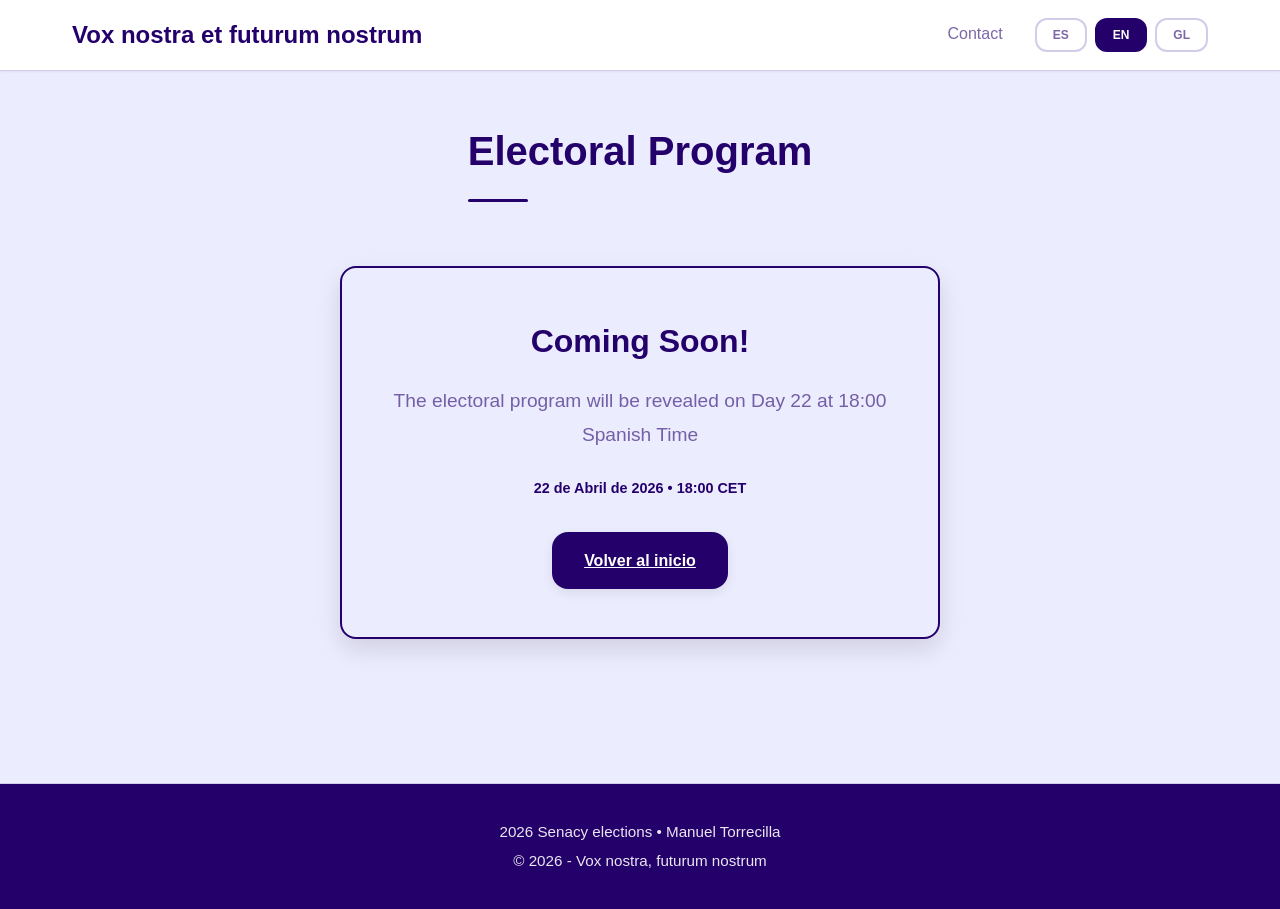
==== programa-electoral.html @ 62ba92eb "Version1.0" ====
<!DOCTYPE html>
<html lang="es">
<head>
  <meta charset="UTF-8" />
  <meta name="viewport" content="width=device-width, initial-scale=1.0" />
  <title>Programa Electoral - Claustro 2026</title>
  <link rel="stylesheet" href="styles.css" />
</head>
<body>
  <div id="app">
    <!-- Navigation & Language Selector -->
    <nav class="navbar">
      <div class="nav-container">
        <div class="nav-title">
          <a href="index.html" style="text-decoration: none; color: inherit;">
            <span data-i18n="nav.title">Tu voz cuenta</span>
          </a>
        </div>
        <div class="nav-right">
          <a href="index.html#contacto" class="nav-link" data-i18n="nav.contact">Contacto</a>
          <div class="language-selector">
            <button class="lang-btn active" data-lang="es">ES</button>
            <button class="lang-btn" data-lang="en">EN</button>
            <button class="lang-btn" data-lang="gl">GL</button>
          </div>
        </div>
      </div>
    </nav>

    <!-- Main Content -->
    <main class="content">
      <section class="section program-coming-soon">
        <div class="section-header">
          <h2 class="section-title" data-i18n="sections.program">Programa Electoral</h2>
          <div class="section-divider"></div>
        </div>
        <div class="coming-soon-container">
          <div class="coming-soon-box">
            <h3 class="coming-soon-title" data-i18n="program.coming_soon_title">¡Próximamente!</h3>
            <p class="coming-soon-text" data-i18n="program.coming_soon_text">El programa electoral se descubrirá el Día 22 a las 18:00 Hora española</p>
            <div class="countdown-info">
              <p style="font-size: 0.9rem; margin-top: 1.5rem;">22 de Abril de 2026 • 18:00 CET</p>
            </div>
            <a href="index.html" class="cta-button" style="display: inline-block; margin-top: 2rem;">Volver al inicio</a>
          </div>
        </div>
      </section>
    </main>

    <!-- Footer -->
    <footer class="footer">
      <div class="footer-content">
        <p data-i18n="footer.text">Elecciones Claustro 2026 • Manuel Torrecilla</p>
        <p class="footer-secondary">© 2026 - Vox nostra, futurum nostrum</p>
      </div>
    </footer>
  </div>

  <script src="i18n.js"></script>
  <script src="script.js"></script>
</body>
</html>
---- styles.css ----
﻿/* CSS Variables and Global Styles */
:root {
  --color-primary: #24006b;
  --color-secondary: #24006b;
  --color-accent: #d2ccea;
  --color-dark: #24006b;
  --color-darker: #24006b;
  --color-light: #ececff;
  --color-text: rgba(36, 0, 107, 0.6);
  --color-border: #d2ccea;
  --color-surface: #ffffff;
  
  --radius-sm: 8px;
  --radius-md: 12px;
  --radius-lg: 16px;
  
  --shadow-sm: 0 1px 2px rgba(0, 0, 0, 0.05);
  --shadow-md: 0 4px 12px rgba(0, 0, 0, 0.08);
  --shadow-lg: 0 10px 24px rgba(0, 0, 0, 0.12);
  
  --transition: all 0.3s ease;
}

* {
  margin: 0;
  padding: 0;
  box-sizing: border-box;
}

html {
  scroll-behavior: smooth;
}

body {
  font-family: -apple-system, BlinkMacSystemFont, 'Segoe UI', 'Roboto', sans-serif;
  background: var(--color-light);
  color: var(--color-text);
  line-height: 1.6;
  min-height: 100vh;
}

#app {
  display: flex;
  flex-direction: column;
  min-height: 100vh;
}

.navbar {
  background: var(--color-surface);
  border-bottom: 1px solid var(--color-border);
  position: sticky;
  top: 0;
  z-index: 100;
  padding: 1rem 0;
  box-shadow: var(--shadow-sm);
}

.nav-container {
  max-width: 1200px;
  margin: 0 auto;
  padding: 0 2rem;
  display: flex;
  justify-content: space-between;
  align-items: center;
}

.nav-title {
  font-size: 1.5rem;
  font-weight: 700;
  color: var(--color-primary);
}

.nav-right {
  display: flex;
  align-items: center;
  gap: 2rem;
}

.nav-link {
  color: var(--color-text);
  text-decoration: none;
  font-weight: 500;
  transition: var(--transition);
  border-bottom: 2px solid transparent;
}

.nav-link:hover {
  color: var(--color-primary);
  border-bottom-color: var(--color-primary);
}

.language-selector {
  display: flex;
  gap: 0.5rem;
}

.lang-btn {
  background: transparent;
  border: 2px solid var(--color-border);
  color: var(--color-text);
  padding: 0.5rem 1rem;
  border-radius: var(--radius-md);
  cursor: pointer;
  font-weight: 600;
  font-size: 0.75rem;
  transition: var(--transition);
}

.lang-btn.active {
  background: var(--color-primary);
  border-color: var(--color-primary);
  color: white;
}

.lang-btn:hover:not(.active) {
  border-color: var(--color-primary);
  color: var(--color-primary);
}

.hero {
  max-width: 1200px;
  margin: 0 auto;
  padding: 3rem 2rem;
  width: 100%;
}

.hero-content {
  display: grid;
  grid-template-columns: 1fr 1fr;
  gap: 4rem;
  align-items: center;
}

.hero-text h1 {
  font-size: clamp(2rem, 5vw, 3.5rem);
  line-height: 1.2;
  margin-bottom: 1rem;
  color: var(--color-primary);
}

.hero-subtitle {
  font-size: 1.2rem;
  color: var(--color-text);
  margin-bottom: 2rem;
}

.cta-button {
  background: var(--color-primary);
  color: white;
  border: none;
  padding: 1rem 2rem;
  border-radius: var(--radius-lg);
  font-size: 1rem;
  font-weight: 600;
  cursor: pointer;
  transition: var(--transition);
  box-shadow: var(--shadow-md);
}

.cta-button:hover {
  background: var(--color-secondary);
  transform: translateY(-2px);
  box-shadow: var(--shadow-lg);
}

.hero-image {
  position: relative;
  height: 400px;
  display: flex;
  align-items: center;
  justify-content: center;
}

.logo-placeholder img {
    max-width: 90%;  
    max-height: 90%; 
    height: auto;    
    width: auto;   
    object-fit: contain;
}   
.logo-text {
  font-size: 3rem;
  font-weight: 700;
  color: var(--color-primary);
  text-align: center;
}

@media (max-width: 768px) {
  .hero-content {
    grid-template-columns: 1fr;
  }
  .hero-image {
    display: none;
  }
}

.nav-section {
  max-width: 1200px;
  margin: 2rem auto;
  padding: 1.5rem 2rem;
  width: 100%;
}

.nav-buttons {
  display: flex;
  gap: 1rem;
  justify-content: center;
  flex-wrap: wrap;
}

.nav-btn {
  background: var(--color-surface);
  border: 2px solid var(--color-border);
  border-radius: var(--radius-lg);
  padding: 1.25rem 1rem;
  text-align: center;
  cursor: pointer;
  transition: var(--transition);
  display: flex;
  flex-direction: column;
  align-items: center;
  justify-content: center;
  gap: 0.5rem;
  box-shadow: var(--shadow-sm);
  min-width: 130px;
  font-size: 0.85rem;
  font-weight: 600;
  color: var(--color-text);
}

.nav-btn:hover {
  border-color: var(--color-primary);
  background: var(--color-light);
  transform: translateY(-3px);
  box-shadow: var(--shadow-md);
  color: var(--color-primary);
}

.nav-icon {
  font-size: 2rem;
}

.nav-label {
  font-size: 0.9rem;
  font-weight: 600;
}

.carousel-section {
  max-width: 1200px;
  margin: 2rem auto;
  padding: 0 2rem;
  width: 100%;
}

.carousel-container {
  position: relative;
}

.carousel-track {
  display: flex;
  gap: 1rem;
  overflow-x: auto;
  scroll-behavior: smooth;
  padding: 1rem 0;
  scrollbar-width: none;
}

.carousel-track::-webkit-scrollbar {
  display: none;
}

.carousel-slide {
  flex: 0 0 auto;
  background: var(--color-surface);
  border: 2px solid var(--color-border);
  border-radius: var(--radius-lg);
  padding: 1.5rem;
  text-align: center;
  cursor: pointer;
  transition: var(--transition);
  min-width: 150px;
  display: flex;
  flex-direction: column;
  align-items: center;
  justify-content: center;
  gap: 0.75rem;
  box-shadow: var(--shadow-sm);
}

.carousel-slide:hover {
  border-color: var(--color-primary);
  background: var(--color-light);
  transform: translateY(-5px);
  box-shadow: var(--shadow-md);
}

.carousel-icon {
  font-size: 2rem;
}

.carousel-label {
  font-size: 0.9rem;
  font-weight: 600;
  color: var(--color-text);
}

.carousel-nav {
  position: absolute;
  top: 50%;
  transform: translateY(-50%);
  background: var(--color-primary);
  border: none;
  color: white;
  width: 40px;
  height: 40px;
  border-radius: 50%;
  cursor: pointer;
  font-size: 1.5rem;
  display: none;
  align-items: center;
  justify-content: center;
  transition: var(--transition);
  z-index: 10;
  box-shadow: var(--shadow-md);
}

.carousel-nav:hover {
  background: var(--color-secondary);
  transform: translateY(-50%) scale(1.1);
}

.carousel-nav.prev {
  left: -20px;
}

.carousel-nav.next {
  right: -20px;
}

@media (min-width: 1024px) {
  .carousel-nav {
    display: flex;
  }
}

.content {
  flex: 1;
  max-width: 1200px;
  margin: 0 auto;
  padding: 0 2rem 2rem;
  width: 100%;
}

.section {
  margin-bottom: 4rem;
  scroll-margin-top: 80px;
}

.section-header {
  margin-bottom: 2rem;
}

.section-title {
  font-size: clamp(1.8rem, 4vw, 2.5rem);
  margin-bottom: 1rem;
  color: var(--color-primary);
}

.section-divider {
  height: 3px;
  width: 60px;
  background: var(--color-primary);
  border-radius: var(--radius-md);
}

.presentation-grid {
  display: grid;
  grid-template-columns: 1fr 1fr;
  gap: 2rem;
  margin-bottom: 2rem;
}

.presentation-photo {
  display: flex;
  align-items: center;
  justify-content: center;
}

.photo-placeholder {
  width: 250px;
  height: 300px;
  background: var(--color-light);
  border: 2px solid var(--color-border);
  border-radius: var(--radius-lg);
  display: flex;
  align-items: center;
  justify-content: center;
  font-size: 1.2rem;
  color: var(--color-text);
  font-weight: 600;
  text-align: center;
}

@media (max-width: 768px) {
  .presentation-grid {
    grid-template-columns: 1fr;
  }
}

.card {
  background: var(--color-surface);
  border: 1px solid var(--color-border);
  border-radius: var(--radius-lg);
  padding: 2rem;
  transition: var(--transition);
  box-shadow: var(--shadow-sm);
}

.card:hover {
  border-color: var(--color-primary);
  box-shadow: var(--shadow-md);
  transform: translateY(-3px);
}

.card h3 {
  font-size: 1.3rem;
  margin-bottom: 1rem;
  color: var(--color-primary);
}

.card p {
  color: var(--color-text);
  line-height: 1.8;
}

.presentation-full {
  grid-column: 1 / -1;
}

.section-content {
  display: grid;
  grid-template-columns: 1fr 1fr;
  gap: 2rem;
}

.section-content.grid-2 {
  grid-template-columns: repeat(2, 1fr);
}

@media (max-width: 768px) {
  .section-content,
  .section-content.grid-2 {
    grid-template-columns: 1fr;
  }
}

.carousel-content {
  display: flex;
  gap: 1.5rem;
  overflow-x: auto;
  scroll-behavior: smooth;
  padding: 1rem 0;
  scrollbar-width: none;
  align-items: stretch;
}

.carousel-content::-webkit-scrollbar {
  display: none;
}

.carousel-item {
  background: var(--color-surface);
  border: 1px solid var(--color-border);
  border-radius: var(--radius-lg);
  padding: 2rem;
  flex: 0 0 100%;
  box-shadow: var(--shadow-sm);
  display: flex;
  flex-direction: column;
  gap: 1rem;
}

@media (min-width: 640px) {
  .carousel-item {
    flex: 0 0 calc(50% - 0.75rem);
  }
}

@media (min-width: 1024px) {
  .carousel-item {
    flex: 0 0 calc(33.333% - 1rem);
  }
}

@media (min-width: 1280px) {
  .carousel-item {
    flex: 0 0 calc(25% - 1.125rem);
  }
}

.carousel-date {
  color: var(--color-primary);
  font-weight: 600;
  font-size: 0.9rem;
}

.carousel-item h4 {
  color: var(--color-primary);
  margin: 0;
}

.carousel-item p {
  margin: 0;
  color: var(--color-text);
}

.carousel-number {
  width: 50px;
  height: 50px;
  background: var(--color-primary);
  color: white;
  border-radius: 50%;
  display: flex;
  align-items: center;
  justify-content: center;
  font-size: 1.5rem;
  font-weight: 700;
}

.carousel-nav-container {
  display: flex;
  gap: 1rem;
  justify-content: center;
  margin-top: 1.5rem;
}

.carousel-nav-btn {
  background: var(--color-primary);
  color: white;
  border: none;
  width: 40px;
  height: 40px;
  border-radius: 50%;
  cursor: pointer;
  font-size: 1.2rem;
  transition: var(--transition);
  box-shadow: var(--shadow-md);
  display: flex;
  align-items: center;
  justify-content: center;
}

.carousel-nav-btn:hover {
  background: var(--color-secondary);
  transform: scale(1.1);
}

.program-card {
  background: var(--color-surface);
  border: 2px solid var(--color-border);
  border-radius: var(--radius-lg);
  padding: 2rem;
  text-align: center;
  transition: var(--transition);
  cursor: pointer;
  box-shadow: var(--shadow-sm);
}

.program-card:hover {
  border-color: var(--color-primary);
  box-shadow: var(--shadow-md);
  transform: translateY(-5px);
}

.program-icon {
  font-size: 3rem;
  margin-bottom: 1rem;
}

.program-card h3 {
  font-size: 1.2rem;
  margin-bottom: 0.75rem;
  color: var(--color-primary);
}

.program-card p {
  color: var(--color-text);
  line-height: 1.7;
}

.contact-section {
  background: var(--color-light);
  border-radius: var(--radius-lg);
  padding: 3rem 2rem;
  border: 1px solid var(--color-border);
}

.contact-box {
  text-align: center;
  max-width: 600px;
  margin: 0 auto;
  grid-column: 1 / -1;
  justify-self: center;
}

.contact-box h3 {
  font-size: 1.8rem;
  margin-bottom: 0.5rem;
  color: var(--color-primary);
}

.contact-box > p {
  color: var(--color-text);
  margin-bottom: 2rem;
  font-size: 1.1rem;
}

.contact-methods {
  display: flex;
  gap: 1.5rem;
  flex-wrap: wrap;
  justify-content: center;
}

.contact-method {
  display: flex;
  align-items: center;
  gap: 0.75rem;
  background: var(--color-primary);
  color: white;
  padding: 1rem 1.5rem;
  border-radius: var(--radius-lg);
  text-decoration: none;
  transition: var(--transition);
  font-weight: 600;
  box-shadow: var(--shadow-md);
}

.contact-method:hover {
  background: var(--color-secondary);
  transform: translateY(-2px);
  box-shadow: var(--shadow-lg);
}

.contact-icon {
  font-size: 1.3rem;
}

.footer {
  background: var(--color-dark);
  color: white;
  border-top: 1px solid var(--color-border);
  padding: 2rem;
  text-align: center;
  margin-top: auto;
}

.footer-content p {
  margin: 0.25rem 0;
  font-size: 0.95rem;
  opacity: 0.9;
}

.footer-secondary {
  font-size: 0.85rem;
  opacity: 0.7;
}

@media (max-width: 640px) {
  .carousel-section {
    padding: 0 1rem;
  }
  .content {
    padding: 0 1rem 1rem;
  }
  .hero {
    padding: 2rem 1rem;
  }
  .nav-right {
    gap: 1rem;
  }
  .nav-link {
    display: none;
  }
}

@keyframes fadeIn {
  from {
    opacity: 0;
    transform: translateY(10px);
  }
  to {
    opacity: 1;
    transform: translateY(0);
  }
}

.section {
  animation: fadeIn 0.6s ease-out;
}

/* Coming Soon Section */
.program-coming-soon {
  display: flex;
  flex-direction: column;
  align-items: center;
  justify-content: center;
  min-height: 60vh;
  padding: 3rem 2rem !important;
}

.coming-soon-container {
  display: flex;
  align-items: center;
  justify-content: center;
  width: 100%;
  margin-top: 2rem;
}

.coming-soon-box {
  background: var(--color-light);
  border: 2px solid var(--color-primary);
  border-radius: var(--radius-lg);
  padding: 3rem 2rem;
  text-align: center;
  max-width: 600px;
  box-shadow: var(--shadow-lg);
}

.coming-soon-title {
  font-size: 2rem;
  color: var(--color-primary);
  margin-bottom: 1rem;
  font-weight: 700;
}

.coming-soon-text {
  font-size: 1.2rem;
  color: var(--color-text);
  line-height: 1.8;
  margin-bottom: 1rem;
}

.countdown-info {
  color: var(--color-primary);
  font-weight: 600;
}
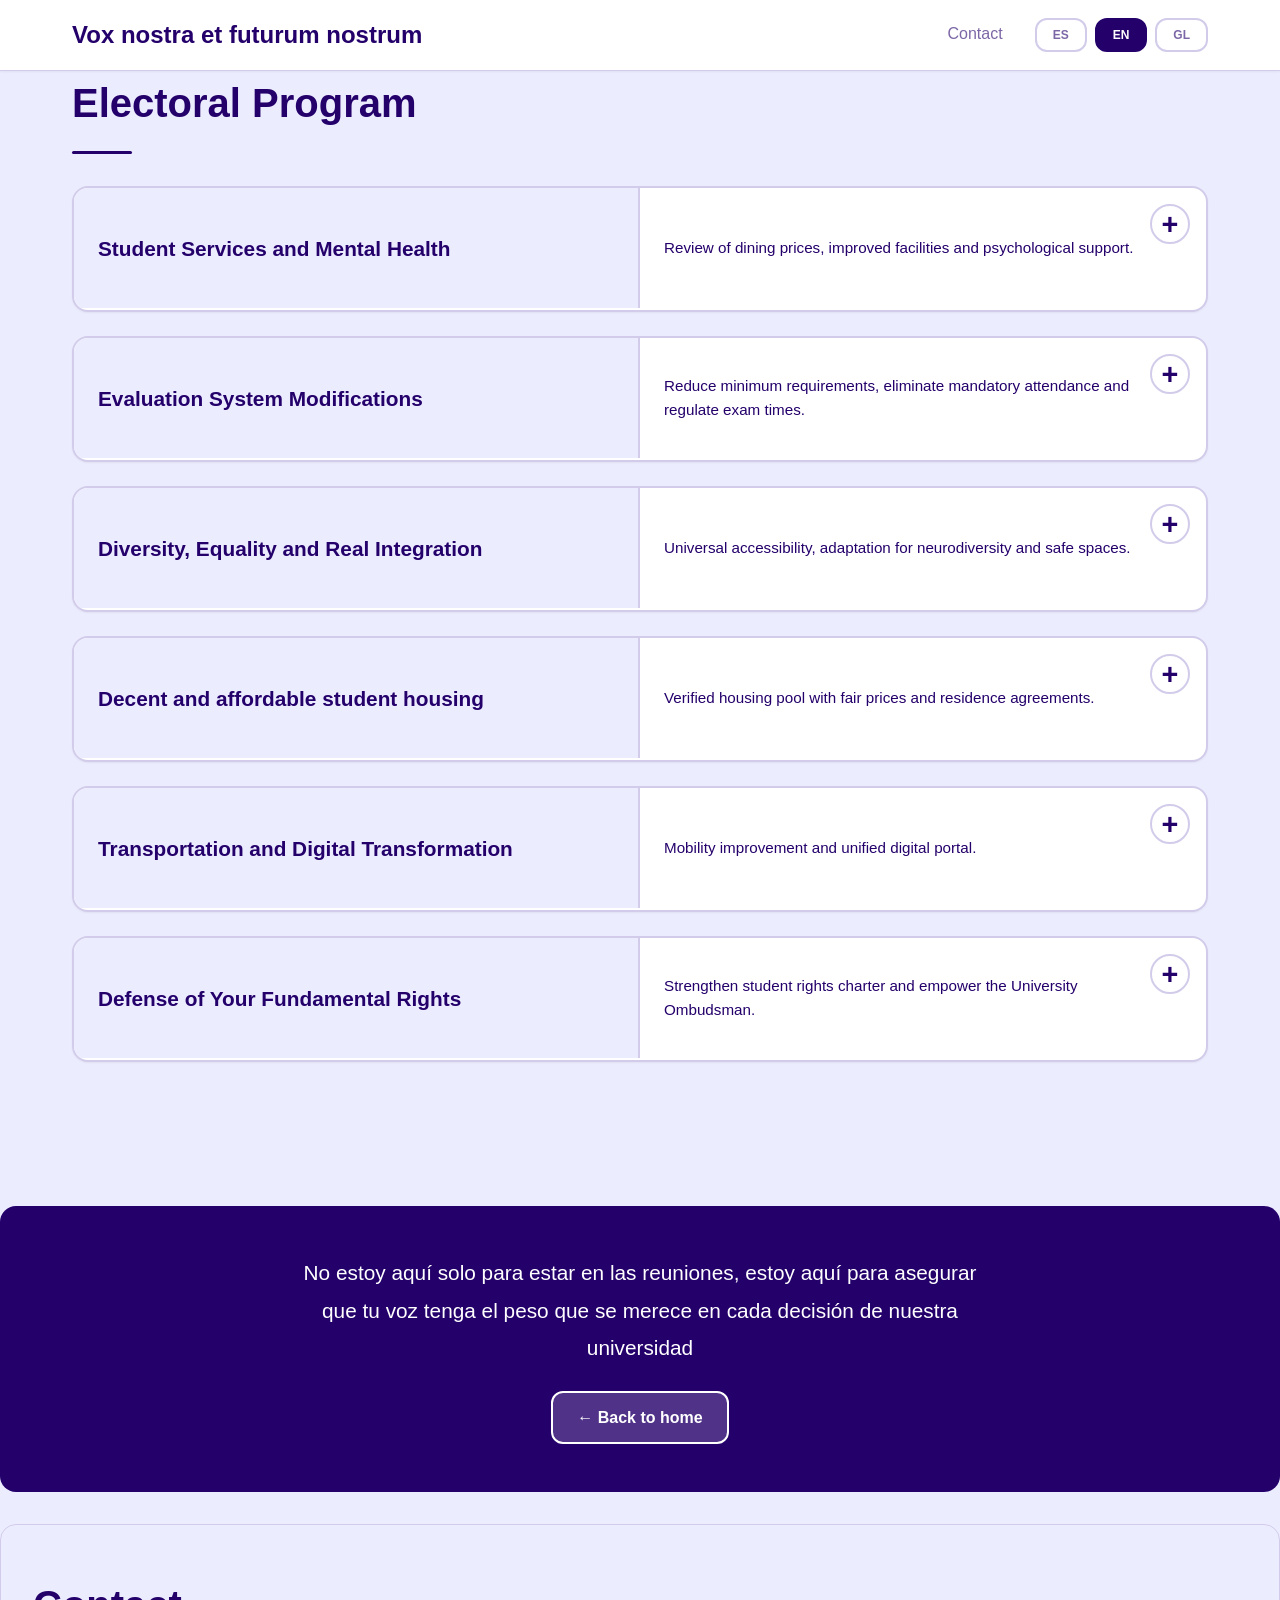
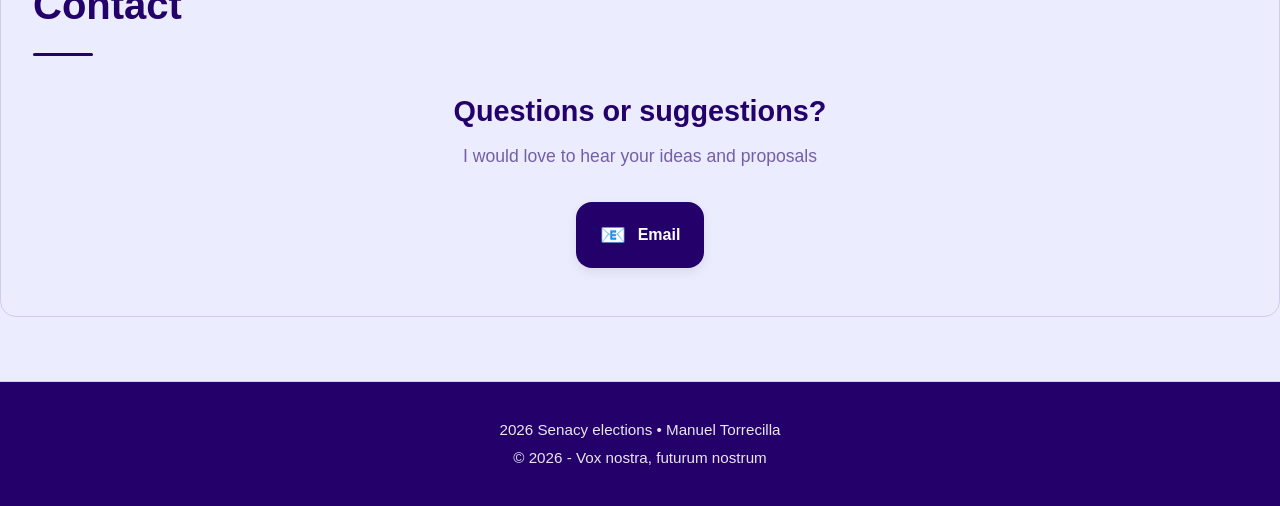
==== commit 99419f39: "Version 1.1" ====
--- a/programa-electoral.html
+++ b/programa-electoral.html
@@ -17,7 +17,7 @@
           </a>
         </div>
         <div class="nav-right">
-          <a href="index.html#contacto" class="nav-link" data-i18n="nav.contact">Contacto</a>
+          <a href="#contacto" class="nav-link" data-i18n="nav.contact">Contacto</a>
           <div class="language-selector">
             <button class="lang-btn active" data-lang="es">ES</button>
             <button class="lang-btn" data-lang="en">EN</button>
@@ -29,23 +29,145 @@
 
     <!-- Main Content -->
     <main class="content">
-      <section class="section program-coming-soon">
+      <!-- Program Section -->
+      <section class="section">
         <div class="section-header">
           <h2 class="section-title" data-i18n="sections.program">Programa Electoral</h2>
           <div class="section-divider"></div>
         </div>
-        <div class="coming-soon-container">
-          <div class="coming-soon-box">
-            <h3 class="coming-soon-title" data-i18n="program.coming_soon_title">¡Próximamente!</h3>
-            <p class="coming-soon-text" data-i18n="program.coming_soon_text">El programa electoral se descubrirá el Día 22 a las 18:00 Hora española</p>
-            <div class="countdown-info">
-              <p style="font-size: 0.9rem; margin-top: 1.5rem;">22 de Abril de 2026 • 18:00 CET</p>
-            </div>
-            <a href="index.html" class="cta-button" style="display: inline-block; margin-top: 2rem;">Volver al inicio</a>
+        
+        <!-- Timeline Vertical -->
+          <div class="timeline-item">
+            <div class="timeline-card" onclick="toggleExpand(this)">
+              <div class="timeline-header">
+                <div class="card-title-section">
+                  <h3 class="program-title" data-i18n="program.services_title">Servicios Estudiantiles y Salud Mental</h3>
+                </div>
+                <div class="card-summary-section">
+                  <p class="program-preview" data-i18n="program.services_resume">Asesoría académica, apoyo psicológico y mejora de instalaciones.</p>
+                  <span class="expand-icon">+</span>
+                </div>
+              </div>
+              <div class="timeline-content">
+                <p class="program-p" data-i18n="program.services_text"></p>
+              </div>
+            </div>
+          </div>
+
+          <div class="timeline-item">
+            <div class="timeline-card" onclick="toggleExpand(this)">
+              <div class="timeline-header">
+                <div class="card-title-section">
+                  <h3 class="program-title" data-i18n="program.evaluation_title">Modificaciones a Sistemas de Evaluación</h3>
+                </div>
+                <div class="card-summary-section">
+                  <p class="program-preview" data-i18n="program.evaluation_resume">Reducir mínimos exigibles, eliminar asistencia obligatoria y regular tiempos de examen.</p>
+                  <span class="expand-icon">+</span>
+                </div>
+              </div>
+              <div class="timeline-content">
+                <p class="program-p" data-i18n="program.evaluation_text"></p>
+              </div>
+            </div>
+          </div>
+
+          <div class="timeline-item">
+            <div class="timeline-card" onclick="toggleExpand(this)">
+              <div class="timeline-header">
+                <div class="card-title-section">
+                  <h3 class="program-title" data-i18n="program.iguality_title">Diversidad, Igualdad e Integración</h3>
+                </div>
+                <div class="card-summary-section">
+                  <p class="program-preview" data-i18n="program.iguality_resume">Accesibilidad universal, adaptación para neurodivergencias y espacios seguros.</p>
+                  <span class="expand-icon">+</span>
+                </div>
+              </div>
+              <div class="timeline-content">
+                <p class="program-p" data-i18n="program.iguality_text"></p>
+              </div>
+            </div>
+          </div>
+
+          <div class="timeline-item">
+            <div class="timeline-card" onclick="toggleExpand(this)">
+              <div class="timeline-header">
+                <div class="card-title-section">
+                  <h3 class="program-title" data-i18n="program.housing_title">Vivienda Asequible</h3>
+                </div>
+                <div class="card-summary-section">
+                  <p class="program-preview" data-i18n="program.housing_resume">Bolsa de vivienda verificada con precios justos y convenios con residencias.</p>
+                  <span class="expand-icon">+</span>
+                </div>
+              </div>
+              <div class="timeline-content">
+                <p class="program-p" data-i18n="program.housing_text"></p>
+              </div>
+            </div>
+          </div>
+
+          <div class="timeline-item">
+            <div class="timeline-card" onclick="toggleExpand(this)">
+              <div class="timeline-header">
+                <div class="card-title-section">
+                  <h3 class="program-title" data-i18n="program.digital_title">Transporte y Transformación Digital</h3>
+                </div>
+                <div class="card-summary-section">
+                  <p class="program-preview" data-i18n="program.digital_resume">Mejora de movilidad y portal unificado e intuitivo para gestión estudiantil.</p>
+                  <span class="expand-icon">+</span>
+                </div>
+              </div>
+              <div class="timeline-content">
+                <p lass="program-p" data-i18n="program.digital_text"></p>
+              </div>
+            </div>
+          </div>
+
+          <div class="timeline-item">
+            <div class="timeline-card" onclick="toggleExpand(this)">
+              <div class="timeline-header">
+                <div class="card-title-section">
+                  <h3 class="program-title" data-i18n="program.rights_title">Defensa de Derechos Fundamentales</h3>
+                </div>
+                <div class="card-summary-section">
+                  <p class="program-preview" data-i18n="program.rights_resume">Blindar carta de derechos y potenciar la figura del Valedor Universitario.</p>
+                  <span class="expand-icon">+</span>
+                </div>
+              </div>
+              <div class="timeline-content">
+                <p class="program-p" data-i18n="program.rights_text"></p>
+              </div>
+            </div>
+          </div>
+        </div>
+
+        <!-- Slogan Section -->
+        <div class="slogan-section">
+          <p class="slogan-text" data-i18n="end_text"></p>
+          <a href="index.html" class="back-button" data-i18n="program.back">← Volver al inicio</a>
+        </div>
+      </section>
+
+      <!-- Contact Section -->
+      <section id="contacto" class="section contact-section">
+        <div class="section-header">
+          <h2 class="section-title" data-i18n="sections.contact">Contacto</h2>
+          <div class="section-divider"></div>
+        </div>
+        <div class="section-content">
+          <div class="contact-box">
+            <h3 data-i18n="contact.title">¿Preguntas o sugerencias?</h3>
+            <p data-i18n="contact.subtitle">Me encantaría escuchar tus ideas y propuestas</p>
+            <div class="contact-methods">
+              <a href="mailto:manu@esei.uvigo.es" class="contact-method">
+                <span class="contact-icon">📧</span>
+                <span data-i18n="contact.email">Email</span>
+              </a>
+            </div>
           </div>
         </div>
       </section>
     </main>
+   
 
     <!-- Footer -->
     <footer class="footer">
@@ -58,5 +180,27 @@
 
   <script src="i18n.js"></script>
   <script src="script.js"></script>
+  <script>
+    /**
+     * Toggles the expand state of a timeline card
+     * @param {HTMLElement} card - The timeline card element to toggle
+     */
+    function toggleExpand(card) {
+      const isExpanded = card.classList.contains('expanded');
+      
+      // Close all other cards
+      document.querySelectorAll('.timeline-card').forEach(c => {
+        if (c !== card && c.classList.contains('expanded')) {
+          c.classList.remove('expanded');
+          c.querySelector('.expand-icon').textContent = '+';
+        }
+      });
+
+      // Toggle current card
+      card.classList.toggle('expanded');
+      const icon = card.querySelector('.expand-icon');
+      icon.textContent = isExpanded ? '+' : '−';
+    }
+  </script>
 </body>
 </html>
--- a/styles.css
+++ b/styles.css
@@ -745,3 +745,300 @@
   color: var(--color-primary);
   font-weight: 600;
 }
+
+/* Program Timeline Styles */
+.program-timeline {
+  position: relative;
+  padding: 2rem 0;
+}
+
+.program-timeline::before {
+  display: none;
+}
+
+.timeline-item {
+  display: grid;
+  grid-template-columns: 1fr;
+  gap: 1rem;
+  margin-bottom: 1.5rem;
+  align-items: stretch;
+  position: relative;
+}
+
+.timeline-card {
+  background: var(--color-surface);
+  border: 2px solid var(--color-border);
+  border-radius: var(--radius-lg);
+  padding: 0;
+  cursor: pointer;
+  transition: var(--transition);
+  box-shadow: var(--shadow-sm);
+  position: relative;
+  display: flex;
+  flex-direction: column;
+  overflow: hidden;
+}
+
+.timeline-card:hover {
+  border-color: var(--color-primary);
+  box-shadow: var(--shadow-md);
+}
+
+.timeline-header {
+  display: grid;
+  grid-template-columns: 1fr 1fr;
+  gap: 0;
+  align-items: stretch;
+  min-height: 120px;
+}
+
+.card-title-section {
+  background: linear-gradient(135deg, var(--color-light), var(--color-light));
+  border-right: 2px solid var(--color-border);
+  padding: 1.5rem;
+  display: flex;
+  flex-direction: column;
+  justify-content: center;
+  align-items: flex-start;
+}
+
+.card-summary-section {
+  padding: 1.5rem;
+  display: flex;
+  flex-direction: column;
+  justify-content: center;
+  align-items: flex-start;
+  gap: 1rem;
+  position: relative;
+}
+
+.program-title {
+  font-size: 1.3rem;
+  color: var(--color-primary);
+  margin: 0;
+  font-weight: 700;
+  line-height: 1.3;
+}
+
+.expand-icon {
+  position: absolute;
+  top: 1rem;
+  right: 1rem;
+  font-size: 1.8rem;
+  color: var(--color-primary);
+  font-weight: 700;
+  flex-shrink: 0;
+  transition: var(--transition);
+  background: var(--color-surface);
+  width: 40px;
+  height: 40px;
+  display: flex;
+  align-items: center;
+  justify-content: center;
+  border-radius: 50%;
+  border: 2px solid var(--color-border);
+}
+
+.timeline-card:hover .expand-icon {
+  background: var(--color-primary);
+  color: white;
+  transform: scale(1.1);
+}
+
+.timeline-card.expanded .expand-icon {
+  transform: rotate(45deg);
+}
+
+.program-preview {
+  font-size: 0.95rem;
+  color: var(--color-dark);
+  line-height: 1.6;
+  margin: 0;
+  padding-right: 2rem;
+}
+
+.timeline-content {
+  max-height: 0;
+  overflow: hidden;
+  opacity: 0;
+  transition: max-height 0.4s ease-out, opacity 0.4s ease-out, padding 0.4s ease-out;
+  padding: 0 1.5rem;
+  background: var(--color-light);
+  border-top: 2px solid var(--color-border);
+}
+
+.timeline-card.expanded .timeline-content {
+  max-height: 400px;
+  opacity: 1;
+  padding: 1.5rem;
+}
+
+.timeline-list {
+  list-style: none;
+  padding: 0;
+  margin: 0;
+}
+
+.timeline-list li {
+  padding: 0.75rem 0;
+  padding-left: 1.5rem;
+  color: var(--color-text);
+  position: relative;
+  line-height: 1.6;
+  font-size: 0.95rem;
+}
+
+.timeline-list li::before {
+  content: '✓';
+  position: absolute;
+  left: 0;
+  color: var(--color-primary);
+  font-weight: 700;
+  font-size: 1.1rem;
+}
+
+.program-p{
+   color: var(--color-dark);
+}
+
+@media (max-width: 768px) {
+  .timeline-item {
+    margin-bottom: 1rem;
+  }
+
+  .timeline-header {
+    grid-template-columns: 1fr !important;
+    min-height: auto;
+  }
+
+  .card-title-section {
+    border-right: none;
+    border-bottom: 2px solid var(--color-border);
+    padding: 0.8rem;
+    justify-content: center;
+  }
+
+  .card-summary-section {
+    order: auto !important;
+    border-left: none !important;
+    padding: 0.8rem;
+    min-height: auto;
+    gap: 0.5rem;
+  }
+
+  .program-title {
+    font-size: 1rem;
+    margin: 0;
+  }
+
+  .expand-icon {
+    top: 0.3rem;
+    right: 0.3rem;
+    width: 32px;
+    height: 32px;
+    font-size: 1.3rem;
+  }
+
+  .program-preview {
+    padding-right: 2.5rem;
+    font-size: 0.85rem;
+    margin: 0;
+  }
+
+  .timeline-content {
+    padding: 0 0.8rem;
+    max-height: 600px;
+  }
+
+  .timeline-card.expanded .timeline-content {
+    max-height: 1000px;
+    padding: 0.8rem;
+  }
+
+  .timeline-content p {
+    font-size: 0.85rem;
+    line-height: 1.5;
+    margin: 0;
+  }
+
+  .timeline-list li {
+    padding: 0.5rem 0;
+    padding-left: 1.25rem;
+    font-size: 0.85rem;
+  }
+
+  .content {
+    padding: 0 1rem 1rem;
+    overflow-x: hidden;
+  }
+
+  body {
+    overflow-x: hidden;
+  }
+
+  .section {
+    margin-bottom: 2rem;
+  }
+
+  .logo-placeholder img {
+    width: 0;
+    display: none;
+  }
+}
+
+/* Slogan Section */
+.slogan-section {
+  text-align: center;
+  padding: 3rem 2rem;
+  background: linear-gradient(135deg, var(--color-primary), var(--color-secondary));
+  color: white;
+  border-radius: var(--radius-lg);
+  margin: 3rem 0 2rem;
+  display: flex;
+  flex-direction: column;
+  align-items: center;
+  gap: 1.5rem;
+}
+
+.slogan-text {
+  font-size: 1.3rem;
+  line-height: 1.8;
+  margin: 0;
+  font-weight: 500;
+  max-width: 700px;
+}
+
+.back-button {
+  background: rgba(255, 255, 255, 0.2);
+  color: white;
+  border: 2px solid white;
+  padding: 0.75rem 1.5rem;
+  border-radius: var(--radius-md);
+  text-decoration: none;
+  font-weight: 600;
+  transition: var(--transition);
+  display: inline-block;
+  font-size: 1rem;
+}
+
+.back-button:hover {
+  background: white;
+  color: var(--color-primary);
+  transform: translateY(-2px);
+  box-shadow: var(--shadow-md);
+}
+
+@media (max-width: 768px) {
+  .slogan-section {
+    padding: 2rem 1.5rem;
+  }
+
+  .slogan-text {
+    font-size: 1.1rem;
+  }
+
+  .back-button {
+    padding: 0.6rem 1.2rem;
+    font-size: 0.9rem;
+  }
+}
